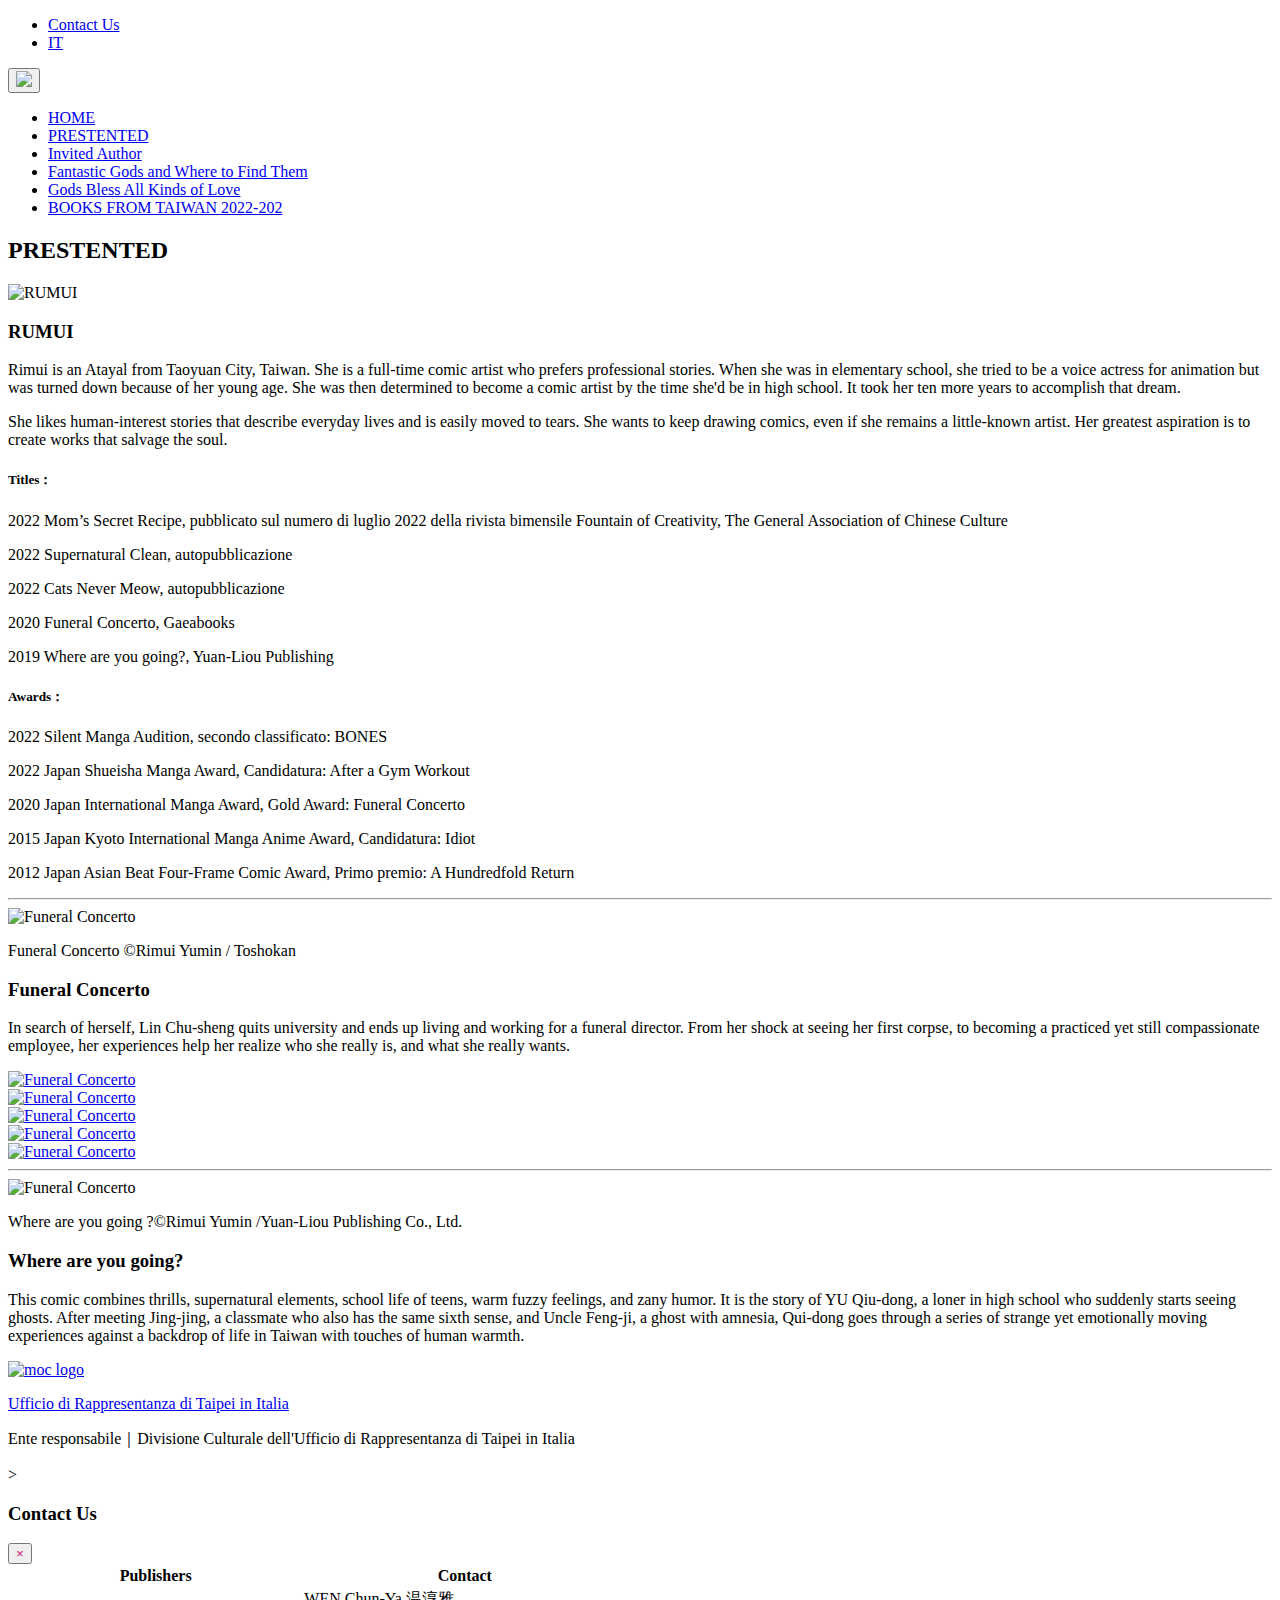
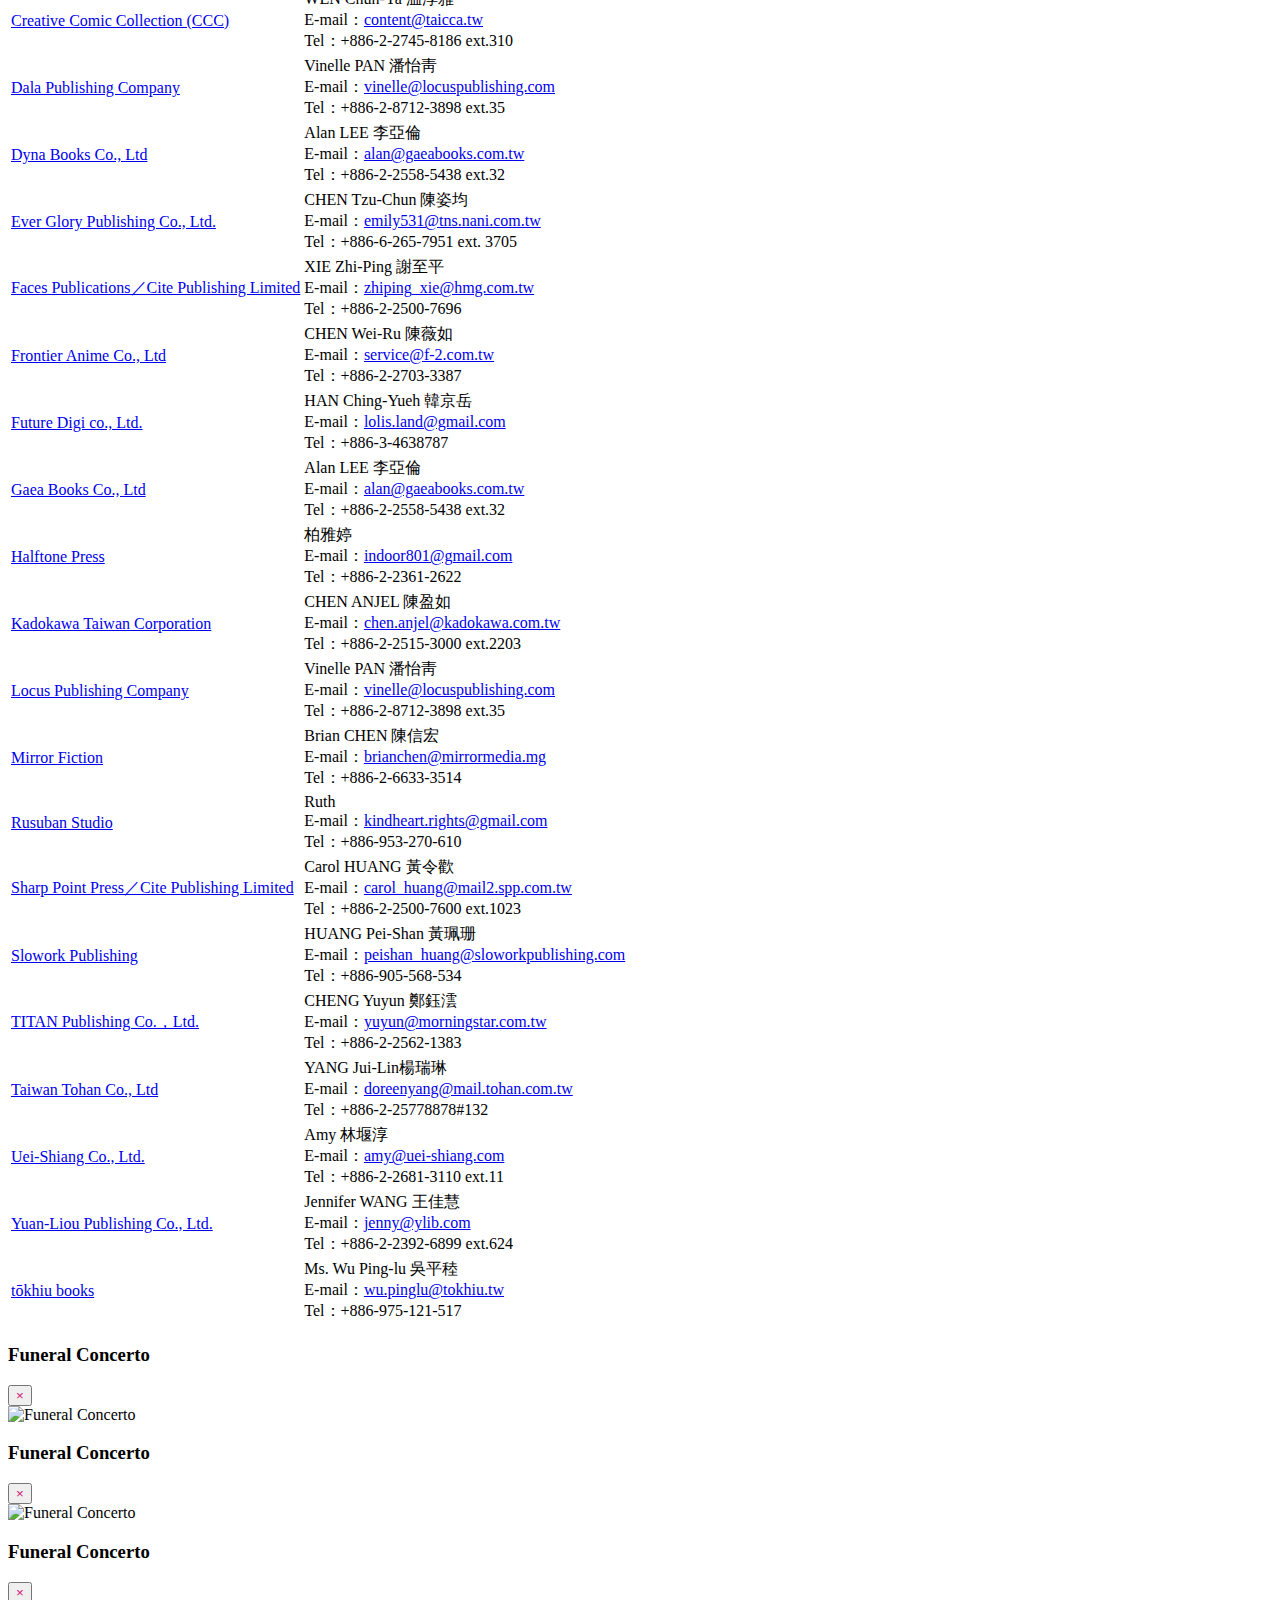
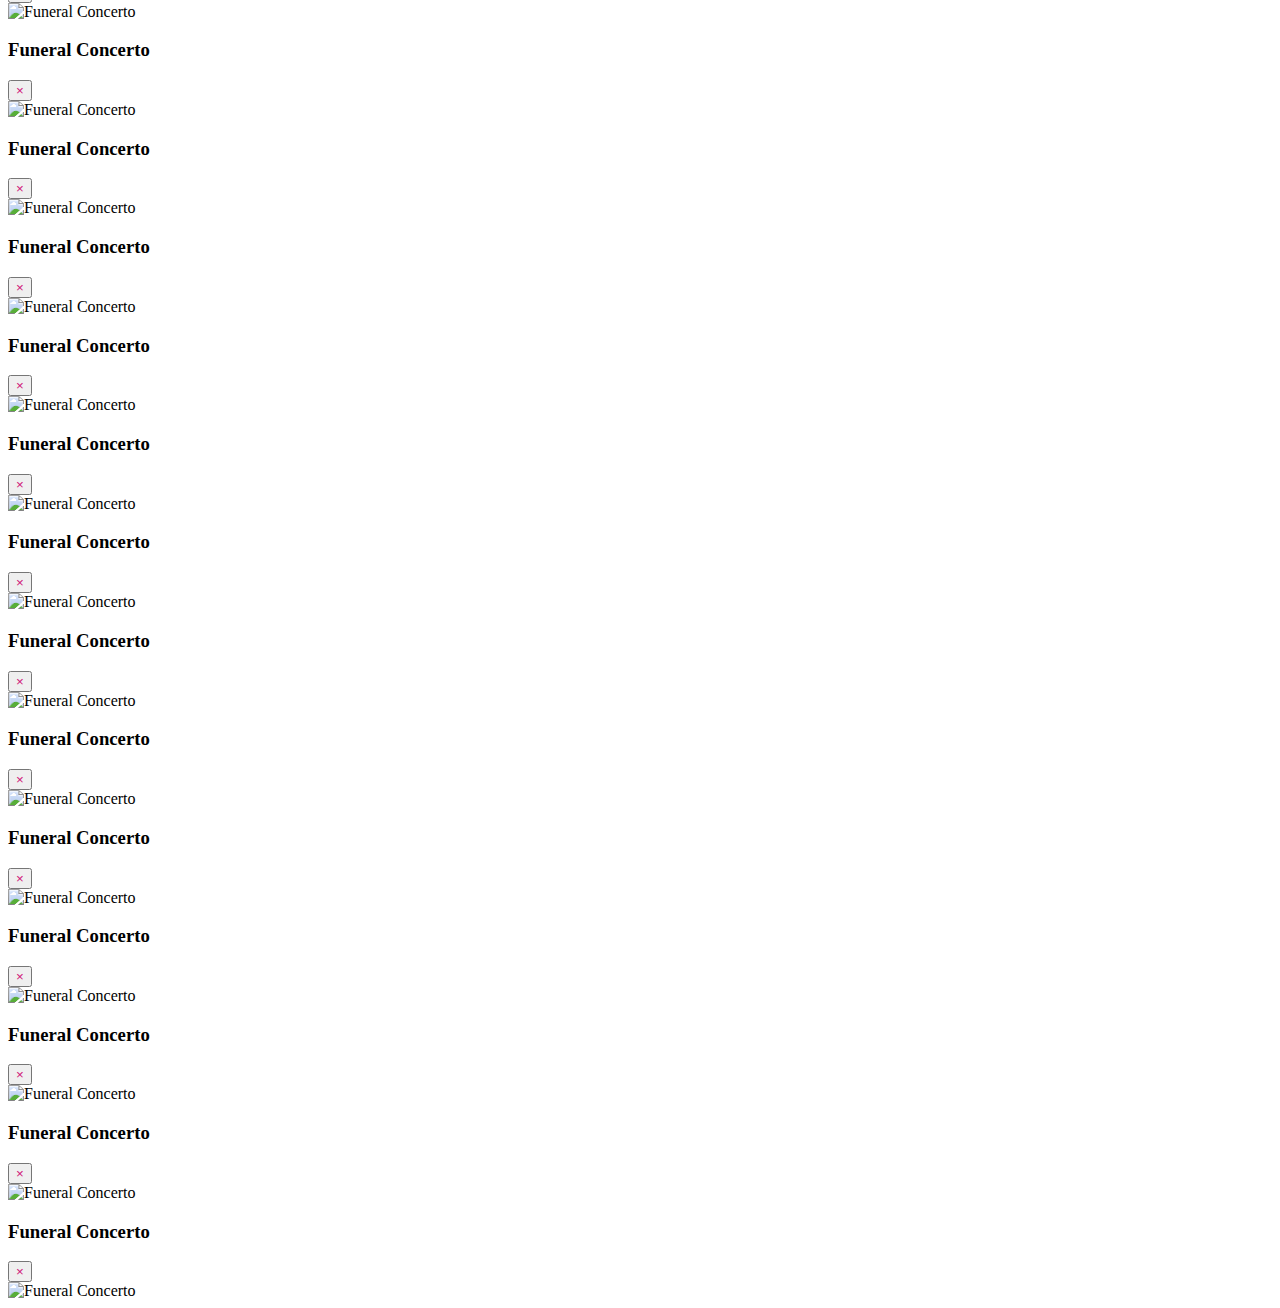
==== 03_en.html @ 2bc20107 "test" ====
<!DOCTYPE html>
<html lang="en">

<head>
  <meta charset="utf-8" />
  <meta name="viewport" content="width=device-width, initial-scale=1, shrink-to-fit=no" />
  <meta name="description" content="" />
  <title>Il pellegrinaggio degli dei nei fumetti di Taiwan</title>

  <link rel="stylesheet" href="./assets/css/bootstrap-reboot.css" />
  <link rel="stylesheet" href="./assets/css/font-awesome.css" />
  <link rel="stylesheet" href="./assets/css/owl.theme.default.css" />
  <link rel="stylesheet" href="./assets/css/owl.carousel.css" />
  <link rel="stylesheet" href="./assets/css/bootstrap.min.css" />
  <link rel="stylesheet" href="./assets/css/style.css">

</head>

<body class="autori_03">
  <!-- nav -->
  <nav class="navbar navbar-dark fixed-top">
    <div></div>
    <!-- <a class="navbar-brand" href="#">logo</a> -->
    <div class="sub_nav">
      <ul class="navbar-nav">
        <li class="nav-item">
          <a class="nav-link" href="####" data-toggle="modal" data-target="#ContactUs">Contact Us</a>
        </li>
        <li class="nav-item">
          <a class="nav-link" href="03_it.html">IT</a>
        </li>
      </ul>
    </div>

    <button class="navbar-toggler" type="button" data-toggle="collapse" data-target="#navbarsLIST"
      aria-controls="navbarsLIST" aria-expanded="false" aria-label="Toggle navigation">
      <!-- <span class="navbar-toggler-icon"></span> -->
      <img src="./assets/img/burger.svg" class="toggler-icon">
    </button>

    <div class="collapse navbar-collapse" id="navbarsLIST">
      <ul class="navbar-nav mr-auto">
        <li class="nav-item">
          <a class="nav-link" href="en.html">HOME</a>
        </li>
        <li class="nav-item">
          <a class="nav-link" href="en.html#A001">PRESTENTED</a>
        </li>
        <li class="nav-item">
          <a class="nav-link" href="en.html##A001B">Invited Author</a>
        </li>
        <li class="nav-item">
          <a class="nav-link" href="en.html#A002">Fantastic Gods and Where to Find Them</a>
        </li>
        <li class="nav-item">
          <a class="nav-link" href="en.html#A003">Gods Bless All Kinds of Love</a>
        </li>
        <li class="nav-item">
          <a class="nav-link" href="en.html#A004">BOOKS FROM TAIWAN 2022-202</a>
        </li>

      </ul>

    </div>
  </nav>

  <!-- body -->
  <main role="main">
    <div class="container-fluid">

      <div class="autori_sec01">
        <h2 class="title">PRESTENTED</h2>

        <div class="row justify-content-center main_bg col-xl-10 offset-xl-1 col-lg-12 col-md12">

          <div class="col-xl-4 col-lg-4 col-md-4 col-12">
            <img src="./assets/img/03_wei.jpg" alt="RUMUI" style="width: 100%">
            <div class="row justify-content-start">
              <a href="https://www.facebook.com/rimui.rimui" title="rimui.rimui" target="_blank"><i
                  class="fa fa-facebook-square" aria-hidden="true"></i></a>
              <a href="https://www.instagram.com/rimuiyumin/" title="rimui.rimui" target="_blank"><i
                  class="fa fa-instagram" aria-hidden="true"></i></a>

            </div>
          </div>

          <div class="col-xl-8 col-lg-8 col-md-8 col-12">
            <h3>RUMUI</h3>
            <p>Rimui is an Atayal from Taoyuan City, Taiwan. She is a full-time comic artist who prefers professional stories. When she was in elementary school, she tried to be a voice actress for animation but was turned down because of her young age. She was then determined to become a comic artist by the time she'd be in high school. It took her ten more years to accomplish that dream.</p>
            <p>She likes human-interest stories that describe everyday lives and is easily moved to tears. She wants to keep drawing comics, even if she remains a little-known artist. Her greatest aspiration is to create works that salvage the soul.</p>

            <h5>Titles：</h5>
            <p>2022 Mom’s Secret Recipe, pubblicato sul numero di luglio 2022 della rivista bimensile Fountain of
              Creativity, The General Association of Chinese Culture</p>
            <p>2022 Supernatural Clean, autopubblicazione</p>
            <p>2022 Cats Never Meow, autopubblicazione</p>
            <p>2020 Funeral Concerto, Gaeabooks</p>
            <p>2019 Where are you going?, Yuan-Liou Publishing</p>

            <h5>Awards：</h5>
            <p>2022 Silent Manga Audition, secondo classificato: BONES</p>
            <p>2022 Japan Shueisha Manga Award, Candidatura: After a Gym Workout</p>
            <p>2020 Japan International Manga Award, Gold Award: Funeral Concerto</p>
            <p>2015 Japan Kyoto International Manga Anime Award, Candidatura: Idiot</p>
            <p>2012 Japan Asian Beat Four-Frame Comic Award, Primo premio: A Hundredfold Return</p>

          </div>

        </div>
        <hr>
        <div class="row justify-content-center main_bg col-xl-10 offset-xl-1 col-lg-12 col-md12">
          <div class="col-xl-2 col-lg-2 col-md-2 col-12">
            <img src="./assets/img/01it.jpg" alt="Funeral Concerto" style="width: 100%">
            <p class="copyright">Funeral Concerto ©Rimui Yumin / Toshokan</p>
          </div>

          <div class="col-xl-10 col-lg-10 col-md-10 col-12">
            <h3>Funeral Concerto</h3>
            <p>In search of herself, Lin Chu-sheng quits university and ends up living and working for a funeral director. From her shock at seeing her first corpse, to becoming a practiced yet still compassionate employee, her experiences help her realize who she really is, and what she really wants.</p>
            
          </div>

          <div class="col-xl-12 col-12">

            <div class="owl-carousel owl-theme">
    
              <div class="item">
                <a href="####" title="Funeral Concerto" data-toggle="modal" data-target="#autoriMD04">
                  <div class="thumbnail">
                    <img src="./assets/img/01_06_021.png" class="book_img" alt="Funeral Concerto">
                  </div>
                </a>
              </div>
    
              <div class="item">
                <a href="####" title="Funeral Concerto" data-toggle="modal" data-target="#autoriMD05">
                  <div class="thumbnail">
                    <img src="./assets/img/01_06_022.png" class="book_img" alt="Funeral Concerto">
                  </div>
                </a>
              </div>
 
              <div class="item">
                <a href="####" title="Funeral Concerto" data-toggle="modal" data-target="#autoriMD09">
                  <div class="thumbnail">
                    <img src="./assets/img/01_06_026.png" class="book_img" alt="Funeral Concerto">
                  </div>
                </a>
              </div>
    
              <div class="item">
                <a href="####" title="Funeral Concerto" data-toggle="modal" data-target="#autoriMD10">
                  <div class="thumbnail">
                    <img src="./assets/img/01_06_027.png" class="book_img" alt="Funeral Concerto">
                  </div>
                </a>
              </div>

              <div class="item">
                <a href="####" title="Funeral Concerto" data-toggle="modal" data-target="#autoriMD13">
                  <div class="thumbnail">
                    <img src="./assets/img/01_06_030.png" class="book_img" alt="Funeral Concerto">
                  </div>
                </a>
              </div>
    
            </div>
          </div>

        </div>

        <hr>
        <div class="row justify-content-center main_bg col-xl-10 offset-xl-1 col-lg-12 col-md12">
          <div class="col-xl-2 col-lg-2 col-md-2 col-12">
            <img src="./assets/img/02.jpg" alt="Funeral Concerto" style="width: 100%">
            <p class="copyright">Where are you going ?©Rimui Yumin /Yuan-Liou Publishing Co., Ltd.</p>
          </div>

          <div class="col-xl-10 col-lg-10 col-md-10 col-12">
            <h3>Where are you going?</h3>
            <p>This comic combines thrills, supernatural elements, school life of teens, warm fuzzy feelings, and zany humor. It is the story of YU Qiu-dong, a loner in high school who suddenly starts seeing ghosts. After meeting Jing-jing, a classmate who also has the same sixth sense, and Uncle Feng-ji, a ghost with amnesia, Qui-dong goes through a series of strange yet emotionally moving experiences against a backdrop of life in Taiwan with touches of human warmth.</p>
          </div>
        </div>

      </div>




    </div>
  </main>

  <!-- footer -->
  <footer>
    <div class="footer-flex justify-content-center"><a href="https://www.moc.gov.tw/en/" target="_blank"><img
          src="./assets/img/moclogo.png" class="logos" alt="moc logo"></a>
          <a href="https://www.roc-taiwan.org/it_it/index.html" target="_blank"><p class="UDRDTIT">Ufficio di Rappresentanza di Taipei in Italia</p></a>
    </div>
    <p>Ente responsabile｜Divisione Culturale dell'Ufficio di Rappresentanza di Taipei in Italia</p>
  </footer>

  <!-- modal -->

  <!-- Contact Us -->
  <div class="modal fade" id="ContactUs" tabindex="-1" aria-labelledby="ContactUsLabel" aria-hidden="true">>
    <div class="modal-dialog modal-lg modal-dialog-centered">
      <div class="modal-content">
        <div class="modal-header">
          <h3 class="modal-title" id="staticBackdropLabel">Contact Us</h3>
          <button type="button" class="close" data-dismiss="modal" aria-label="Close">
            <span aria-hidden="true" style="color:#d01577">&times;</span>
          </button>
        </div>
        <div class="modal-body">
          <div class="d-block">
            <table class="table table-hover table-rwd">
              <thead class="table_title disinmobile">
                <tr class="tr-only-hide">
                  <th scope="col" class="scope">Publishers</th>
                  <th scope="col" class="scope">Contact</th>
                </tr>
              </thead>
              <tbody>
                <tr>
                  <td data-th="Publishers"><a href="https://www.creative-comic.tw/" target="cu">Creative Comic
                      Collection (CCC)</a>
                  </td>
                  <td data-th="Contact">
                    WEN Chun-Ya 温淳雅<br>
                    E-mail：<a href="mailto:content@taicca.tw">content@taicca.tw</a><br>
                    Tel：+886-2-2745-8186 ext.310
                  </td>
                </tr>

                <tr>
                  <td data-th="Publishers"><a href="https://www.dalapub.com" target="cu">Dala Publishing Company</a>
                  </td>
                  <td data-th="Contact">
                    Vinelle PAN 潘怡靑<br>
                    E-mail：<a href="mailto:vinelle@locuspublishing.com">vinelle@locuspublishing.com</a><br>
                    Tel：+886-2-8712-3898 ext.35
                  </td>
                </tr>

                <tr>
                  <td data-th="Publishers"><a href="https://www.gaeabooks.pixnet.net/blog" target="cu">Dyna Books Co.,
                      Ltd</a>
                  </td>
                  <td data-th="Contact">
                    Alan LEE 李亞倫<br>
                    E-mail：<a href="mailto:alan@gaeabooks.com.tw">alan@gaeabooks.com.tw</a><br>
                    Tel：+886-2-2558-5438 ext.32
                  </td>
                </tr>

                <tr>
                  <td data-th="Publishers"><a href="https://www.egmanga.com.tw" target="cu">Ever Glory Publishing Co.,
                      Ltd.</a>
                  </td>
                  <td data-th="Contact">
                    CHEN Tzu-Chun 陳姿均<br>
                    E-mail：<a href="mailto:emily531@tns.nani.com.tw">emily531@tns.nani.com.tw</a><br>
                    Tel：+886-6-265-7951 ext. 3705
                  </td>
                </tr>

                <tr>
                  <td data-th="Publishers"><a href="https://www.facebook.com/facesread" target="cu">Faces
                      Publications／Cite Publishing Limited</a>
                  </td>
                  <td data-th="Contact">
                    XIE Zhi-Ping 謝至平<br>
                    E-mail：<a href="mailto:zhiping_xie@hmg.com.tw">zhiping_xie@hmg.com.tw</a><br>
                    Tel：+886-2-2500-7696
                  </td>
                </tr>

                <tr>
                  <td data-th="Publishers"><a href="https://www.f-2.com.tw" target="cu">Frontier Anime Co., Ltd</a>
                  </td>
                  <td data-th="Contact">
                    CHEN Wei-Ru 陳薇如<br>
                    E-mail：<a href="mailto:service@f-2.com.tw">service@f-2.com.tw</a><br>
                    Tel：+886-2-2703-3387
                  </td>
                </tr>

                <tr>
                  <td data-th="Publishers"><a href="https://future-digi.com" target="cu">Future Digi co., Ltd.</a>
                  </td>
                  <td data-th="Contact">
                    HAN Ching-Yueh 韓京岳<br>
                    E-mail：<a href="mailto:lolis.land@gmail.com">lolis.land@gmail.com</a><br>
                    Tel：+886-3-4638787
                  </td>
                </tr>

                <tr>
                  <td data-th="Publishers"><a href="https://www.gaeabooks.pixnet.net/blog" target="cu">Gaea Books Co.,
                      Ltd</a>
                  </td>
                  <td data-th="Contact">
                    Alan LEE 李亞倫<br>
                    E-mail：<a href="mailto:alan@gaeabooks.com.tw">alan@gaeabooks.com.tw</a><br>
                    Tel：+886-2-2558-5438 ext.32
                  </td>
                </tr>

                <tr>
                  <td data-th="Publishers"><a href="https://www.facebook.com/HalftonePressEditorial"
                      target="cu">Halftone Press </a>
                  </td>
                  <td data-th="Contact">
                    柏雅婷<br>
                    E-mail：<a href="mailto:indoor801@gmail.com">indoor801@gmail.com</a><br>
                    Tel：+886-2-2361-2622
                  </td>
                </tr>

                <tr>
                  <td data-th="Publishers"><a href="https://www.kadokawa.com.tw" target="cu">Kadokawa Taiwan
                      Corporation</a>
                  </td>
                  <td data-th="Contact">
                    CHEN ANJEL 陳盈如 <br>
                    E-mail：<a href="mailto:chen.anjel@kadokawa.com.tw">chen.anjel@kadokawa.com.tw</a><br>
                    Tel：+886-2-2515-3000 ext.2203
                  </td>
                </tr>

                <tr>
                  <td data-th="Publishers"><a href="https://www.locuspublishing.com" target="cu">Locus Publishing
                      Company</a>
                  </td>
                  <td data-th="Contact">
                    Vinelle PAN 潘怡靑<br>
                    E-mail：<a href="mailto:vinelle@locuspublishing.com">vinelle@locuspublishing.com</a><br>
                    Tel：+886-2-8712-3898 ext.35
                  </td>
                </tr>

                <tr>
                  <td data-th="Publishers"><a href="https://www.mirrorfiction.com" target="cu">Mirror Fiction</a>
                  </td>
                  <td data-th="Contact">
                    Brian CHEN 陳信宏<br>
                    E-mail：<a href="mailto:brianchen@mirrormedia.mg">brianchen@mirrormedia.mg</a><br>
                    Tel：+886-2-6633-3514
                  </td>
                </tr>

                <tr>
                  <td data-th="Publishers"><a href="https://rusuban.weebly.com" target="cu">Rusuban Studio</a>
                  </td>
                  <td data-th="Contact">
                    Ruth<br>
                    E-mail：<a href="mailto:kindheart.rights@gmail.com">kindheart.rights@gmail.com</a><br>
                    Tel：+886-953-270-610
                  </td>
                </tr>

                <tr>
                  <td data-th="Publishers"><a href="https://www.spp.com.tw" target="cu">Sharp Point Press／Cite
                      Publishing Limited</a>
                  </td>
                  <td data-th="Contact">
                    Carol HUANG 黃令歡<br>
                    E-mail：<a href="mailto:carol_huang@mail2.spp.com.tw">carol_huang@mail2.spp.com.tw</a><br>
                    Tel：+886-2-2500-7600 ext.1023
                  </td>
                </tr>

                <tr>
                  <td data-th="Publishers"><a href="https://www.sloworkpublishing.com" target="cu">Slowork
                      Publishing</a>
                  </td>
                  <td data-th="Contact">
                    HUANG Pei-Shan 黃珮珊<br>
                    E-mail：<a
                      href="mailto:peishan_huang@sloworkpublishing.com">peishan_huang@sloworkpublishing.com</a><br>
                    Tel：+886-905-568-534
                  </td>
                </tr>

                <tr>
                  <td data-th="Publishers"><a href="https://www.titan3.com.tw" target="cu">TITAN Publishing Co.，Ltd.</a>
                  </td>
                  <td data-th="Contact">
                    CHENG Yuyun 鄭鈺澐<br>
                    E-mail：<a href="mailto:yuyun@morningstar.com.tw">yuyun@morningstar.com.tw</a><br>
                    Tel：+886-2-2562-1383
                  </td>
                </tr>

                <tr>
                  <td data-th="Publishers"><a href="https://www.tohan.com.tw" target="cu">Taiwan Tohan Co., Ltd</a>
                  </td>
                  <td data-th="Contact">
                    YANG Jui-Lin楊瑞琳<br>
                    E-mail：<a href="mailto:doreenyang@mail.tohan.com.tw">doreenyang@mail.tohan.com.tw</a><br>
                    Tel：+886-2-25778878#132
                  </td>
                </tr>

                <tr>
                  <td data-th="Publishers"><a href="https://www.uei-shiang.com" target="cu">Uei-Shiang Co., Ltd.</a>
                  </td>
                  <td data-th="Contact">
                    Amy 林堰淳<br>
                    E-mail：<a href="mailto:amy@uei-shiang.com">amy@uei-shiang.com</a><br>
                    Tel：+886-2-2681-3110 ext.11
                  </td>
                </tr>

                <tr>
                  <td data-th="Publishers"><a href="https://www.ylib.com" target="cu">Yuan-Liou Publishing Co., Ltd.</a>
                  </td>
                  <td data-th="Contact">
                    Jennifer WANG 王佳慧<br>
                    E-mail：<a href="mailto:jenny@ylib.com">jenny@ylib.com</a><br>
                    Tel：+886-2-2392-6899 ext.624
                  </td>
                </tr>

                <tr>
                  <td data-th="Publishers"><a href="https://tokhiu.tw/" target="cu">tōkhiu books</a>
                  </td>
                  <td data-th="Contact">
                    Ms. Wu Ping-lu 吳平稑<br>
                    E-mail：<a href="mailto:wu.pinglu@tokhiu.tw">wu.pinglu@tokhiu.tw</a><br>
                    Tel：+886-975-121-517
                  </td>
                </tr>

              </tbody>
            </table>

          </div>
        </div>

      </div>
    </div>
  </div>



  <!-- comic big -->
  <!-- 01 -->
  <div class="modal fade" id="autoriMD01" tabindex="-1" aria-labelledby="autoriMD01Label" aria-hidden="true">
    <div class="modal-dialog modal-lg modal-dialog-centered">
      <div class="modal-content">
        <div class="modal-header">
          <h3 class="modal-title" id="staticBackdropLabel">Funeral Concerto</h3>
          <button type="button" class="close" data-dismiss="modal" aria-label="Close">
            <span aria-hidden="true" style="color:#d01577">&times;</span>
          </button>
        </div>
        <div class="modal-body">
          <img src="./assets/img/01_06_018.png" class="modal_cover" alt="Funeral Concerto">
        </div>

      </div>
    </div>
  </div>

  <!-- 02 -->
  <div class="modal fade" id="autoriMD02" tabindex="-1" aria-labelledby="autoriMD02Label" aria-hidden="true">
    <div class="modal-dialog modal-lg modal-dialog-centered">
      <div class="modal-content">
        <div class="modal-header">
          <h3 class="modal-title" id="staticBackdropLabel">Funeral Concerto</h3>
          <button type="button" class="close" data-dismiss="modal" aria-label="Close">
            <span aria-hidden="true" style="color:#d01577">&times;</span>
          </button>
        </div>
        <div class="modal-body">
          <img src="./assets/img/01_06_019.png" class="modal_cover" alt="Funeral Concerto">
        </div>

      </div>
    </div>
  </div>

  <!-- 3 -->
  <div class="modal fade" id="autoriMD03" tabindex="-1" aria-labelledby="autoriMD03Label" aria-hidden="true">
    <div class="modal-dialog modal-lg modal-dialog-centered">
      <div class="modal-content">
        <div class="modal-header">
          <h3 class="modal-title" id="staticBackdropLabel">Funeral Concerto</h3>
          <button type="button" class="close" data-dismiss="modal" aria-label="Close">
            <span aria-hidden="true" style="color:#d01577">&times;</span>
          </button>
        </div>
        <div class="modal-body">
          <img src="./assets/img/01_06_020.png" class="modal_cover" alt="Funeral Concerto">
        </div>

      </div>
    </div>
  </div>

  <!-- 4 -->
  <div class="modal fade" id="autoriMD04" tabindex="-1" aria-labelledby="autoriMD04Label" aria-hidden="true">
    <div class="modal-dialog modal-lg modal-dialog-centered">
      <div class="modal-content">
        <div class="modal-header">
          <h3 class="modal-title" id="staticBackdropLabel">Funeral Concerto</h3>
          <button type="button" class="close" data-dismiss="modal" aria-label="Close">
            <span aria-hidden="true" style="color:#d01577">&times;</span>
          </button>
        </div>
        <div class="modal-body">
          <img src="./assets/img/01_06_021.png" class="modal_cover" alt="Funeral Concerto">
        </div>

      </div>
    </div>
  </div>

  <!-- 5 -->
  <div class="modal fade" id="autoriMD05" tabindex="-1" aria-labelledby="autoriMD05Label" aria-hidden="true">
    <div class="modal-dialog modal-lg modal-dialog-centered">
      <div class="modal-content">
        <div class="modal-header">
          <h3 class="modal-title" id="staticBackdropLabel">Funeral Concerto</h3>
          <button type="button" class="close" data-dismiss="modal" aria-label="Close">
            <span aria-hidden="true" style="color:#d01577">&times;</span>
          </button>
        </div>
        <div class="modal-body">
          <img src="./assets/img/01_06_022.png" class="modal_cover" alt="Funeral Concerto">
        </div>

      </div>
    </div>
  </div>

  <!-- 6 -->
  <div class="modal fade" id="autoriMD06" tabindex="-1" aria-labelledby="autoriMD06Label" aria-hidden="true">
    <div class="modal-dialog modal-lg modal-dialog-centered">
      <div class="modal-content">
        <div class="modal-header">
          <h3 class="modal-title" id="staticBackdropLabel">Funeral Concerto</h3>
          <button type="button" class="close" data-dismiss="modal" aria-label="Close">
            <span aria-hidden="true" style="color:#d01577">&times;</span>
          </button>
        </div>
        <div class="modal-body">
          <img src="./assets/img/01_06_023.png" class="modal_cover" alt="Funeral Concerto">
        </div>

      </div>
    </div>
  </div>

  <!-- 7 -->
  <div class="modal fade" id="autoriMD07" tabindex="-1" aria-labelledby="autoriMD07Label" aria-hidden="true">
    <div class="modal-dialog modal-lg modal-dialog-centered">
      <div class="modal-content">
        <div class="modal-header">
          <h3 class="modal-title" id="staticBackdropLabel">Funeral Concerto</h3>
          <button type="button" class="close" data-dismiss="modal" aria-label="Close">
            <span aria-hidden="true" style="color:#d01577">&times;</span>
          </button>
        </div>
        <div class="modal-body">
          <img src="./assets/img/01_06_024.png" class="modal_cover" alt="Funeral Concerto">
        </div>

      </div>
    </div>
  </div>

  <!-- 8 -->
  <div class="modal fade" id="autoriMD08" tabindex="-1" aria-labelledby="autoriMD08Label" aria-hidden="true">
    <div class="modal-dialog modal-lg modal-dialog-centered">
      <div class="modal-content">
        <div class="modal-header">
          <h3 class="modal-title" id="staticBackdropLabel">Funeral Concerto</h3>
          <button type="button" class="close" data-dismiss="modal" aria-label="Close">
            <span aria-hidden="true" style="color:#d01577">&times;</span>
          </button>
        </div>
        <div class="modal-body">
          <img src="./assets/img/01_06_025.png" class="modal_cover" alt="Funeral Concerto">
        </div>

      </div>
    </div>
  </div>

  <!-- 9 -->
  <div class="modal fade" id="autoriMD09" tabindex="-1" aria-labelledby="autoriMD09Label" aria-hidden="true">
    <div class="modal-dialog modal-lg modal-dialog-centered">
      <div class="modal-content">
        <div class="modal-header">
          <h3 class="modal-title" id="staticBackdropLabel">Funeral Concerto</h3>
          <button type="button" class="close" data-dismiss="modal" aria-label="Close">
            <span aria-hidden="true" style="color:#d01577">&times;</span>
          </button>
        </div>
        <div class="modal-body">
          <img src="./assets/img/01_06_026.png" class="modal_cover" alt="Funeral Concerto">
        </div>

      </div>
    </div>
  </div>

  <!-- 10 -->
  <div class="modal fade" id="autoriMD10" tabindex="-1" aria-labelledby="autoriMD10Label" aria-hidden="true">
    <div class="modal-dialog modal-lg modal-dialog-centered">
      <div class="modal-content">
        <div class="modal-header">
          <h3 class="modal-title" id="staticBackdropLabel">Funeral Concerto</h3>
          <button type="button" class="close" data-dismiss="modal" aria-label="Close">
            <span aria-hidden="true" style="color:#d01577">&times;</span>
          </button>
        </div>
        <div class="modal-body">
          <img src="./assets/img/01_06_027.png" class="modal_cover" alt="Funeral Concerto">
        </div>

      </div>
    </div>
  </div>

  <!-- 11 -->
  <div class="modal fade" id="autoriMD11" tabindex="-1" aria-labelledby="autoriMD11Label" aria-hidden="true">
    <div class="modal-dialog modal-lg modal-dialog-centered">
      <div class="modal-content">
        <div class="modal-header">
          <h3 class="modal-title" id="staticBackdropLabel">Funeral Concerto</h3>
          <button type="button" class="close" data-dismiss="modal" aria-label="Close">
            <span aria-hidden="true" style="color:#d01577">&times;</span>
          </button>
        </div>
        <div class="modal-body">
          <img src="./assets/img/01_06_028.png" class="modal_cover" alt="Funeral Concerto">
        </div>

      </div>
    </div>
  </div>

  <!-- 12 -->
  <div class="modal fade" id="autoriMD12" tabindex="-1" aria-labelledby="autoriMD12Label" aria-hidden="true">
    <div class="modal-dialog modal-lg modal-dialog-centered">
      <div class="modal-content">
        <div class="modal-header">
          <h3 class="modal-title" id="staticBackdropLabel">Funeral Concerto</h3>
          <button type="button" class="close" data-dismiss="modal" aria-label="Close">
            <span aria-hidden="true" style="color:#d01577">&times;</span>
          </button>
        </div>
        <div class="modal-body">
          <img src="./assets/img/01_06_029.png" class="modal_cover" alt="Funeral Concerto">
        </div>

      </div>
    </div>
  </div>

  <!-- 13 -->
  <div class="modal fade" id="autoriMD13" tabindex="-1" aria-labelledby="autoriMD13Label" aria-hidden="true">
    <div class="modal-dialog modal-lg modal-dialog-centered">
      <div class="modal-content">
        <div class="modal-header">
          <h3 class="modal-title" id="staticBackdropLabel">Funeral Concerto</h3>
          <button type="button" class="close" data-dismiss="modal" aria-label="Close">
            <span aria-hidden="true" style="color:#d01577">&times;</span>
          </button>
        </div>
        <div class="modal-body">
          <img src="./assets/img/01_06_030.png" class="modal_cover" alt="Funeral Concerto">
        </div>

      </div>
    </div>
  </div>

  <!-- 14 -->
  <div class="modal fade" id="autoriMD14" tabindex="-1" aria-labelledby="autoriMD14Label" aria-hidden="true">
    <div class="modal-dialog modal-lg modal-dialog-centered">
      <div class="modal-content">
        <div class="modal-header">
          <h3 class="modal-title" id="staticBackdropLabel">Funeral Concerto</h3>
          <button type="button" class="close" data-dismiss="modal" aria-label="Close">
            <span aria-hidden="true" style="color:#d01577">&times;</span>
          </button>
        </div>
        <div class="modal-body">
          <img src="./assets/img/01_06_031.png" class="modal_cover" alt="Funeral Concerto">
        </div>

      </div>
    </div>
  </div>

  <!-- 15 -->
  <div class="modal fade" id="autoriMD15" tabindex="-1" aria-labelledby="autoriMD15Label" aria-hidden="true">
    <div class="modal-dialog modal-lg modal-dialog-centered">
      <div class="modal-content">
        <div class="modal-header">
          <h3 class="modal-title" id="staticBackdropLabel">Funeral Concerto</h3>
          <button type="button" class="close" data-dismiss="modal" aria-label="Close">
            <span aria-hidden="true" style="color:#d01577">&times;</span>
          </button>
        </div>
        <div class="modal-body">
          <img src="./assets/img/01_06_032.png" class="modal_cover" alt="Funeral Concerto">
        </div>

      </div>
    </div>
  </div>

  <!-- 16 -->
  <div class="modal fade" id="autoriMD16" tabindex="-1" aria-labelledby="autoriMD16Label" aria-hidden="true">
    <div class="modal-dialog modal-lg modal-dialog-centered">
      <div class="modal-content">
        <div class="modal-header">
          <h3 class="modal-title" id="staticBackdropLabel">Funeral Concerto</h3>
          <button type="button" class="close" data-dismiss="modal" aria-label="Close">
            <span aria-hidden="true" style="color:#d01577">&times;</span>
          </button>
        </div>
        <div class="modal-body">
          <img src="./assets/img/01_06_033.png" class="modal_cover" alt="Funeral Concerto">
        </div>

      </div>
    </div>
  </div>
  

 
  <!-- modal end -->
  </div>

  <script src="./assets/js/jquery-3.7.1.slim.min.js"></script>
  <script src="./assets/js/owl.carousel.min.js"></script>
  <script src="./assets/js/bootstrap.min.js"></script>
  <script src="./assets/js/bootstrap.bundle.min.js"></script>
  <script>
    $('.owl-carousel').owlCarousel({
      loop: false,
      margin: 15,
      nav: false,
      video: true,
      lazyLoad: true,
      center: false,
      Boolean: true,
      rewind: true,
      responsive: {
        0: {
          items: 1
        },
        600: {
          items: 4
        },
        1000: {
          items: 5
        }
      }
    })
  </script>

  <script>
    $(document).on('click', function () {
      $('.collapse').collapse('hide');
    })
  </script>

</body>

</html>
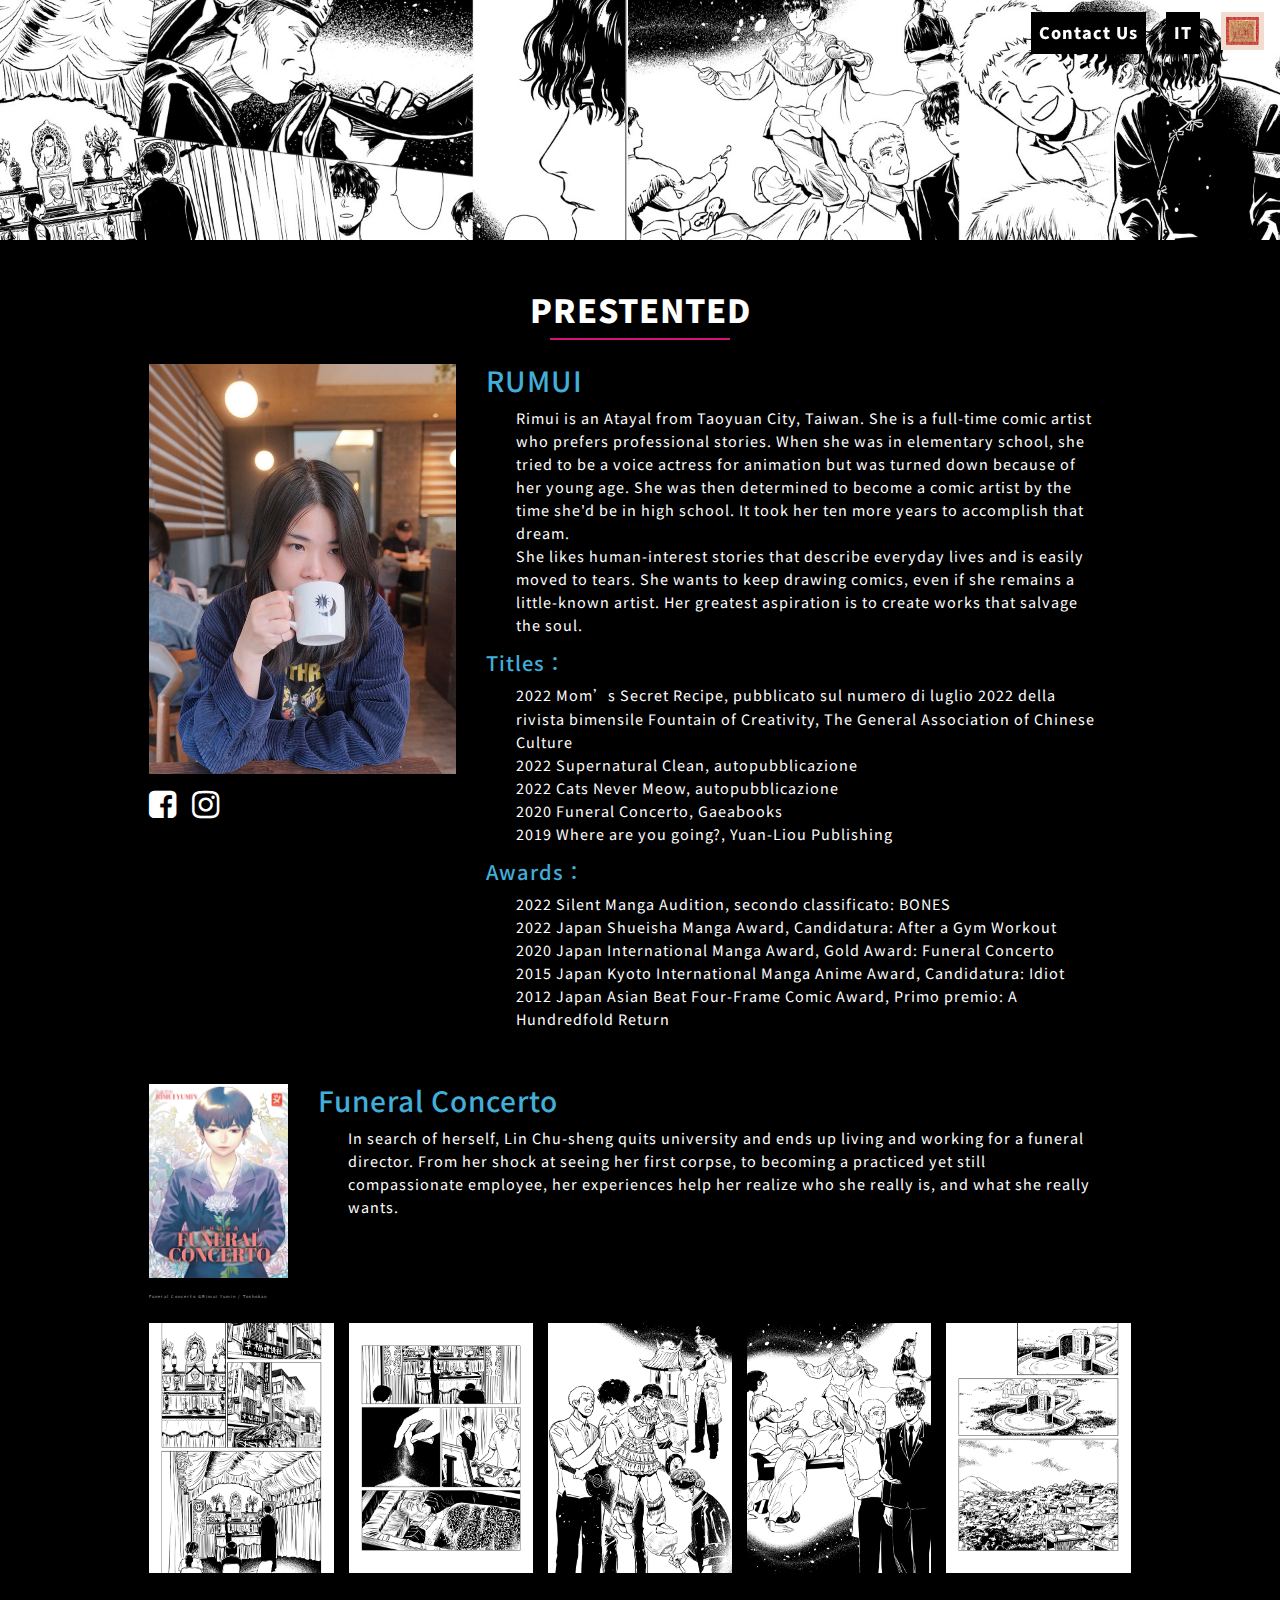
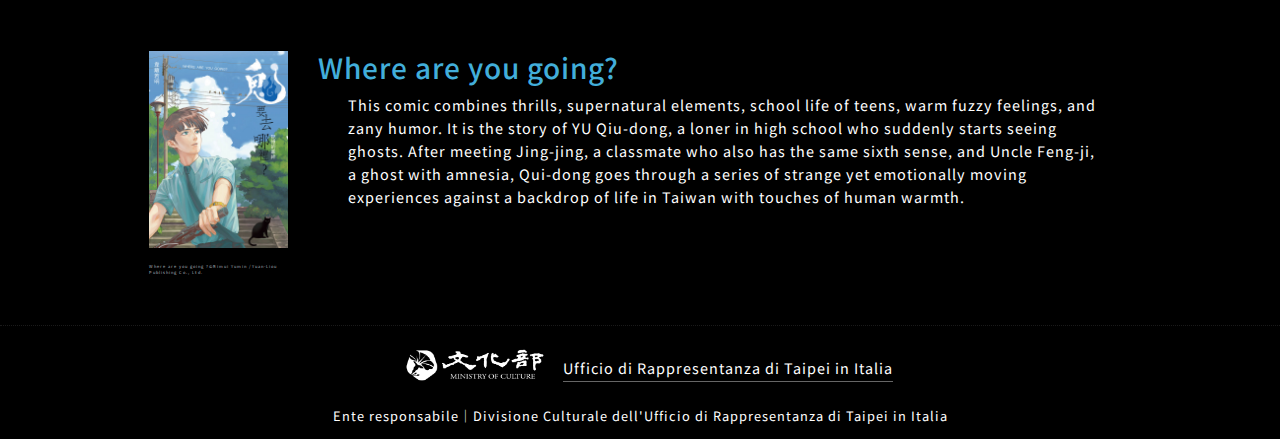
==== commit 9e0218e2: "1013v2" ====
--- a/03_en.html
+++ b/03_en.html
@@ -190,6 +190,11 @@
     </div>
   </main>
 
+  <!-- top -->
+  <button type="button" class="btn btn-top" id="btn-back-to-top">
+    <img src="./assets/img/top.png">
+  </button>
+
   <!-- footer -->
   <footer>
     <div class="footer-flex justify-content-center"><a href="https://www.moc.gov.tw/en/" target="_blank"><img
@@ -742,6 +747,7 @@
   <script src="./assets/js/owl.carousel.min.js"></script>
   <script src="./assets/js/bootstrap.min.js"></script>
   <script src="./assets/js/bootstrap.bundle.min.js"></script>
+  <script src="./assets/js/back-top.js"></script>
   <script>
     $('.owl-carousel').owlCarousel({
       loop: false,
--- a/assets/css/style.css
+++ b/assets/css/style.css
@@ -0,0 +1,661 @@
+/* 桃紅  #d01577
+yellow   #f3e528
+blue   #42aeda */
+
+@import url('https://fonts.googleapis.com/css2?family=Noto+Sans+TC:wght@100;200;300;400;500;600;700;800;900&display=swap');
+
+html {
+    scroll-behavior: smooth;
+}
+
+body {
+    font-family: 'Noto Sans TC', sans-serif;
+    font-weight: 400;
+    letter-spacing: 1px;
+    line-height: 1.6;
+    background-color: #000;
+}
+
+a:hover {
+    text-decoration: none;
+}
+
+.line-clamp1 {
+    display: -webkit-box;
+    -webkit-line-clamp: 1;
+    -webkit-box-orient: vertical;
+    overflow: hidden;
+    text-align: justify;
+    font-size: 1.6rem;
+}
+
+.line-clamp2 {
+    display: -webkit-box;
+    -webkit-line-clamp: 2;
+    -webkit-box-orient: vertical;
+    overflow: hidden;
+    text-align: justify;
+    font-size: 1.6rem;
+}
+
+:root {
+    --blue: #42aeda;
+    --bs-link-color: #d01577;
+    --bs-link-hover-color: #f3e528;
+    --bs-border-radius: 0.375rem;
+    --bs-border-radius-sm: 0.25rem;
+    --bs-border-radius-lg: 0.5rem;
+    --bs-border-radius-xl: 1rem;
+    --bs-border-radius-1xl: 1.5rem;
+    --bs-border-radius-2xl: 2rem;
+    --bs-border-radius-pill: 50rem;
+    --bs-gray: #6c757d;
+    --bs-gray-dark: #343a40;
+    --bs-gray-100: #f8f9fa;
+    --bs-gray-200: #e9ecef;
+    --bs-gray-300: #dee2e6;
+    --bs-gray-400: #ced4da;
+    --bs-gray-500: #adb5bd;
+    --bs-gray-600: #6c757d;
+    --bs-gray-700: #495057;
+    --bs-gray-800: #343a40;
+    --bs-gray-900: #212529;
+}
+
+.sub_nav {
+    position: absolute;
+    top: 12px;
+    right: 80px;
+}
+
+.sub_nav .navbar-nav {
+    flex-direction: row;
+}
+
+.sub_nav .nav-item {
+    background-color: #000;
+    padding: 0 8px;
+    font-weight: 900;
+}
+
+.sub_nav .nav-item .nav-link {
+    color: #fff !important;
+}
+
+.sub_nav .nav-item .nav-link:hover {
+    color: #d01577 !important;
+}
+
+.sub_nav .navbar-nav li:first-child {
+    margin-right: 20px;
+}
+
+.navbar-toggler {
+    border: none;
+    padding: 0.25rem 0;
+}
+
+.toggler-icon {
+    height: 38px;
+    width: auto;
+    border: 5px solid #f0ddd0;
+}
+
+.navbar-dark {
+    background-color: transparent;
+    color: #d01577;
+}
+
+.navbar-collapse {
+    background-color: rgba(0, 0, 0, 0.9);
+    padding: 12px 32px;
+    margin-top: 12px;
+    border: 8px solid #fff;
+}
+
+.navbar-dark .navbar-nav .nav-link {
+    color: #d01577;
+}
+
+.navbar-collapse li {
+    font-size: 1.8rem;
+    padding: 15px 0;
+    border-bottom: 1px solid #fff;
+}
+
+.navbar-collapse li:last-child {
+    border-bottom: none;
+}
+
+.top_banner {
+    margin-top: 0px;
+}
+
+.banner_img {
+    width: 100%;
+    height: auto;
+}
+
+/* body */
+section {
+    margin: 50px 0 80px 0;
+    position: relative;
+}
+
+.title {
+    position: relative;
+    font-weight: 900;
+    margin: 20px 0px 10px 0px;
+    display: block;
+    text-align: center;
+    font-family: 'Noto Sans TC', sans-serif;
+    color: #fff;
+}
+
+.title::after {
+    content: "";
+    width: 180px;
+    height: 2px;
+    display: block;
+    margin: 10px auto;
+    position: relative;
+    background: #d01577;
+    -moz-transition-property: width;
+    -moz-transition-duration: 1s;
+    -moz-transition-timing-function: ease-out;
+    -webkit-transition-property: width;
+    -webkit-transition-duration: 1s;
+    -webkit-transition-timing-function: ease-out;
+    -o-transition-property: width;
+    -o-transition-duration: 1s;
+    -o-transition-timing-function: ease-out;
+}
+
+.title:hover::after {
+    position: relative;
+    -moz-transition-property: width;
+    -moz-transition-duration: 2s;
+    -moz-transition-timing-function: ease-out;
+    -webkit-transition-property: width;
+    -webkit-transition-duration: 2s;
+    -webkit-transition-timing-function: ease-out;
+    -o-transition-property: width;
+    -o-transition-duration: 2ßs;
+    -o-transition-timing-function: ease-out;
+    width: 250px;
+}
+
+.main_bg {
+    /* background-color:var(--bs-gray-100); */
+    margin: 24px auto;
+}
+
+.main_bg p {
+    color: #fff;
+    margin: 0 30px;
+    font-size: 0.9rem;
+}
+
+.Autori {
+    height: 280px;
+    width: auto;
+    margin: 0 30px;
+}
+
+.owl-carousel {
+    margin: 24px auto;
+}
+
+.item {
+    background-color: transparent;
+    height: 330px;
+}
+
+.owl-carousel p {
+    color: #fff;
+    text-align: center;
+    font-size: 0.9rem;
+}
+
+.owl-dots button {
+    border-width: 0px;
+    padding: 1px 1px;
+    background-color: transparent;
+}
+
+.owl-dots button.owl-dot.active span,
+.owl-dots button.owl-dot:hover span {
+    border-radius: 3px;
+    height: 5px;
+    width: 15px;
+}
+
+.owl-dots button.owl-dot span {
+    border-radius: 3px !important;
+    height: 5px !important;
+    width: 12px !important;
+    position: relative;
+    background-color: #ccc !important;
+    border: none !important;
+}
+
+.owl-dots button.owl-dot.active span,
+.owl-dots button.owl-dot:hover span {
+    background-color: #d01577 !important;
+    border: none !important;
+}
+
+.owl-nav button .owl-next.active span,
+.owl-nav button .owl-prev.active span,
+.owl-nav button .owl-next:hover span,
+.owl-nav button .owl-prev:hover span {
+    color: #d01577 !important;
+    background-color: transparent !important;
+}
+
+.owl-carousel .owl-nav button.owl-prev,
+.owl-carousel .owl-nav button.owl-next {
+    font-size: 5rem;
+    border-radius: 50%;
+    height: 5rem;
+    width: 5rem;
+    padding: 0 0 13px 0 !important;
+}
+
+
+.basic .template_051 .owl-nav button.owl-next span,
+.basic .template_051 .owl-nav button.owl-prev span {
+    color: #fff !important;
+}
+
+.template_051 .owl-carousel .owl-nav button.owl-prev,
+.template_051 .owl-carousel .owl-nav button.owl-next {
+    background-color: rgba(255, 255, 255, 0.5);
+}
+
+.basic .template_051 .owl-theme .owl-nav [class*='owl-']:hover {
+    background-color: rgba(255, 255, 255, 0.8);
+}
+
+.book_img {
+    position: relative;
+    margin: 0 auto;
+    transform: scale(1);
+    transition: all 1s ease-out;
+}
+
+.book_img:hover {
+    transform: scale(1.1);
+    transition: all 1s ease-out;
+}
+
+.thumbnail img {
+    object-fit: contain;
+    vertical-align: middle;
+    width: 100%;
+    height: 100%;
+}
+
+.owl-carousel .thumbnail {
+    display: flex;
+    justify-items: center;
+    padding: 0px;
+    margin-bottom: 10px;
+    line-height: 1.42857143;
+    background-color: transparent;
+    border: none;
+    border-radius: 0px;
+    height: 250px;
+    overflow: hidden;
+    background-color: transparent;
+    object-position: center;
+}
+
+@media screen and (max-width: 768px) {
+    .item {
+        height: 290px;
+    }
+
+    .owl-carousel .thumbnail {
+        height: 230px;
+    }
+}
+
+@media screen and (max-width: 600px) {
+
+    .item {
+        height: 390px;
+    }
+
+    .owl-carousel .thumbnail {
+        height: 320px;
+    }
+}
+
+.book_title {
+    background-color: #e5e5e5;
+    width: 100%;
+    height: 100px;
+    margin: auto;
+    display: flex;
+    justify-content: center;
+    align-items: center;
+}
+
+@media screen and (max-width: 630px) {
+    .Autori {
+        margin: 0;
+    }
+}
+
+
+@media screen and (max-width: 510px) {
+    .Autori {
+        height: auto;
+        width: 100%;
+        margin: 12px 0;
+    }
+
+    .main_bg p {
+        margin: 0;
+    }
+}
+
+/* footer */
+footer {
+    text-align: center;
+    margin-top: 50px;
+    background-color: #000;
+    border-top: 1px dotted rgba(255, 255, 255, 0.1);
+}
+
+.footer-flex {
+    display: flex;
+    margin-top: 10px;
+}
+
+@media screen and (max-width: 768px) {
+    /* .footer-flex {
+        display: inline-block;
+    } */
+
+    .footer-flex {
+        flex-direction: column;
+    }
+}
+
+.logos {
+    height: 38px;
+    width: auto;
+    margin: 10px 15px;
+}
+
+footer .UDRDTIT {
+    font-size: 0.9rem;
+    padding-top: 20px;
+    border-bottom: 1px solid #666;
+    padding-bottom: 2px;
+    display: inline-block;
+}
+
+@media screen and (max-width: 414px) {
+    .logos {
+        max-width: 280px;
+    }
+}
+
+@media screen and (max-width: 314px) {
+    .logos {
+        max-width: 200px;
+        height: auto;
+    }
+}
+
+footer p {
+    font-size: 0.8rem;
+    color: #fff;
+    padding: 12px 0;
+    margin-bottom: 0;
+}
+
+/* table */
+
+.table_title {
+    padding: 3px;
+    background-color: rgba(0, 0, 0, 1);
+    color: #ffffff;
+    font-size: 1rem;
+    line-height: 2rem;
+    height: 50px;
+    text-align: center;
+}
+
+.table thead th {
+    vertical-align: middle;
+    padding: 0.25rem;
+}
+
+.scope {
+    width: 50%;
+}
+
+.table-bordered {
+    border: 1px solid #d01577;
+}
+
+.table td,
+.table th {
+    border-top: 1px solid #000;
+}
+
+.table td a {
+    color: #000;
+    border-bottom: 1px solid #a0a0a0;
+    padding-bottom: 2px;
+}
+
+@media only screen and (max-width: 767px) {
+    .table-rwd {
+        min-width: 100%;
+    }
+
+    tr.tr-only-hide,
+    .table_title {
+        display: none !important;
+        height: 0px;
+    }
+
+    .table-rwd tr {
+        display: block;
+        border: 1px solid #d01577;
+        margin-top: 5px;
+    }
+
+    .table-rwd td {
+        text-align: left;
+        font-size: 1rem;
+        overflow: hidden;
+        width: 100%;
+        display: block;
+    }
+
+    .table-rwd td:before {
+        content: attr(data-th) " : ";
+        display: inline-block;
+        text-transform: uppercase;
+        font-weight: 700;
+        margin-right: 10px;
+        color: #42aeda;
+    }
+
+    .table-rwd.table-bordered td,
+    .table-rwd.table-bordered th,
+    .table-rwd.table-bordered {
+        border: 0;
+    }
+
+    .table td,
+    .table th {
+        border-top: none;
+    }
+}
+
+/* modal */
+
+.modal-header {
+    border-bottom: none;
+}
+
+.modal_cover {
+    width: 100%;
+    height: auto;
+}
+
+.modal-title {
+    margin-left: 60px;
+    font-weight: 700;
+}
+
+.modal-title::before {
+    content: "";
+    background: url(../img/poe.png);
+    background-size: contain;
+    background-repeat: no-repeat;
+    position: absolute;
+    top: 15px;
+    left: 5px;
+    width: 80px;
+    height: 50px;
+}
+
+.modal .modal-body h6 {
+    display: inline-block;
+    font-weight: 700;
+    margin: 4px 0;
+    color: #42aeda;
+}
+
+.modal .Intro {
+    margin-top: 25px;
+}
+
+/* Autori in esposizione */
+
+.autori_a {
+    background: url(../img/banneraa.jpg);
+    background-repeat: no-repeat;
+    background-position: top center;
+    background-size: 100%;
+    background-color: #000;
+}
+
+.autori_03 {
+    background: url(../img/bannera03.jpg);
+    background-repeat: no-repeat;
+    background-position: top center;
+    background-size: 100%;
+    background-color: #000;
+}
+
+.autori_05 {
+    background: url(../img/bannera05.jpg);
+    background-repeat: no-repeat;
+    background-position: top center;
+    background-size: 100%;
+    background-color: #000;
+}
+
+.autori_sec01 {
+    margin-top: 290px;
+}
+
+@media only screen and (max-width: 992px) {
+    .autori_sec01 {
+        margin-top: 220px;
+    }
+}
+
+@media only screen and (max-width: 810px) {
+    .autori_sec01 {
+        margin-top: 180px;
+    }
+}
+
+@media only screen and (max-width: 768px) {
+    .autori_sec01 {
+        margin-top: 150px;
+    }
+}
+
+@media only screen and (max-width: 520px) {
+    .autori_sec01 {
+        margin-top: 100px;
+    }
+}
+
+.autori_sec01 h3,
+.autori_sec01 h5 {
+    color: #42aeda;
+}
+
+.autori_sec01 h5 {
+    margin-top: 15px;
+}
+
+.autori_sec01 .fa {
+    margin: 15px 0 15px 15px;
+    font-size: 2rem;
+    color: #fff;
+}
+
+.autori_sec01 .item {
+    background-color: transparent;
+    height: 250px;
+}
+
+hr {
+    background-color: black;
+    height: 5px;
+}
+
+p.copyright {
+    font-size: 0.25rem !important;
+    padding-top: 15px !important;
+    margin: 0 !important;
+    color: var(--bs-gray-500) !important;
+}
+
+/* top */
+#btn-back-to-top {
+    position: fixed;
+    bottom: 20px;
+    right: 20px;
+    display: none;
+    border: none;
+    outline: none;
+}
+
+.btn-top {
+    background-color: rgba(12, 31, 62, 0.5);
+    padding: 8px 0;
+    outline: none;
+    border-radius: 12px;
+}
+
+.btn-top img {
+    outline: none;
+}
+
+.btn:hover {
+    color: #fff
+}
+
+/* fix */
+
+button:focus {
+    outline: none;
+}
+
+.modal .close {
+    opacity: 1;
+}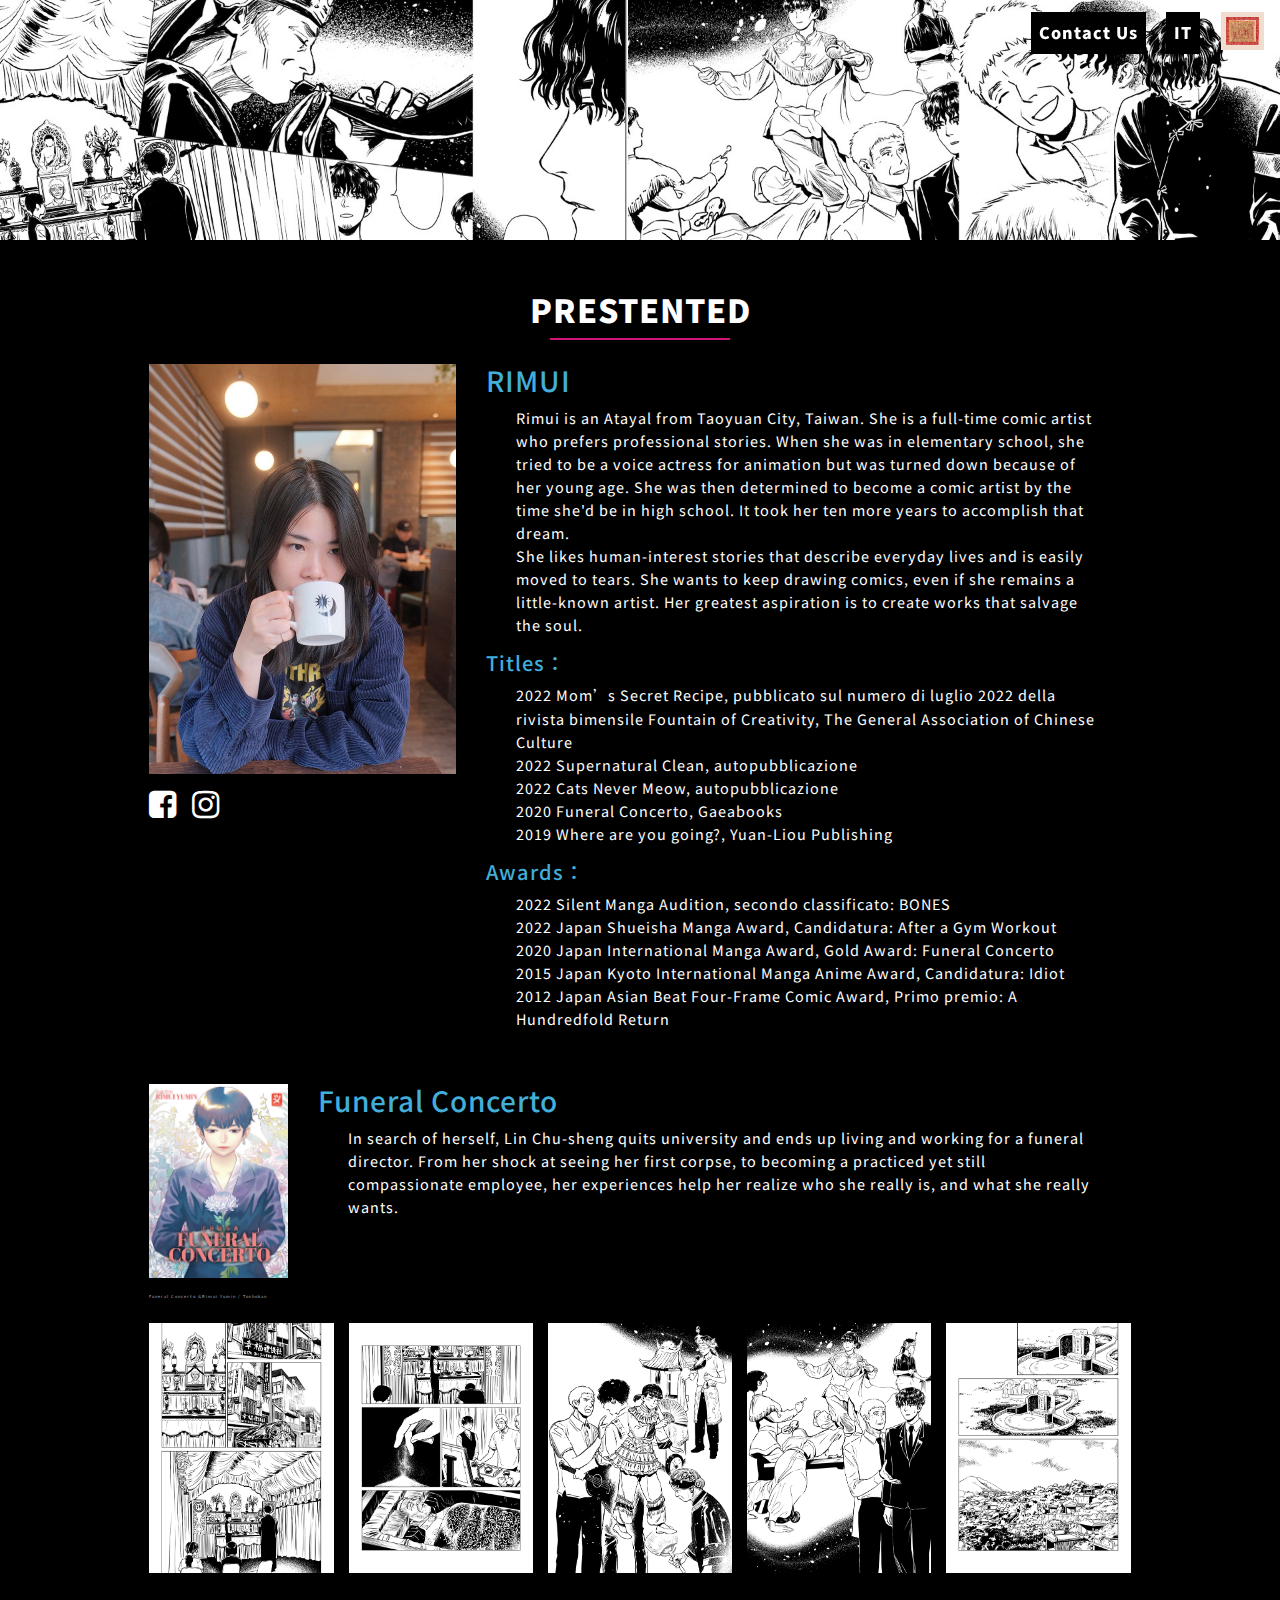
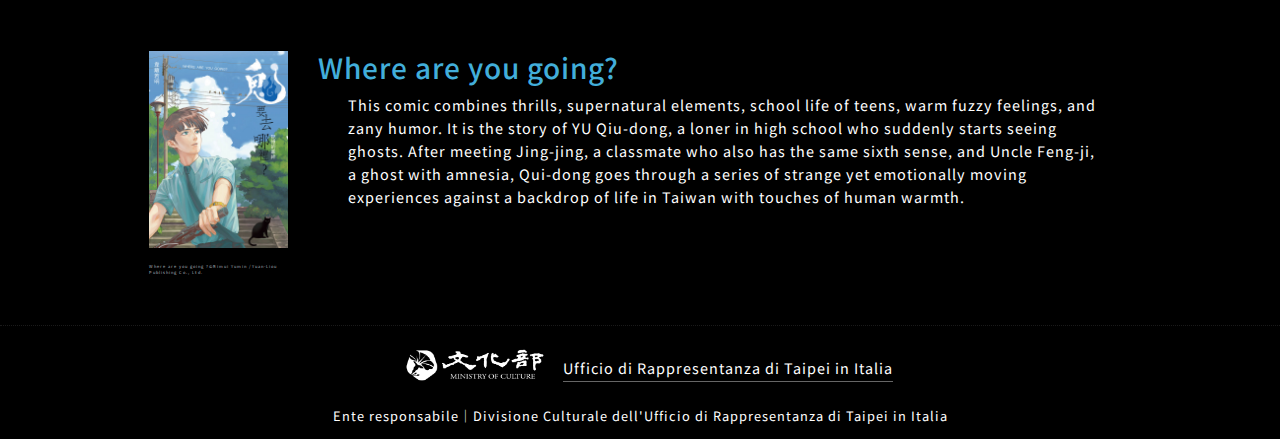
==== commit e6495e84: "1018530" ====
--- a/03_en.html
+++ b/03_en.html
@@ -74,7 +74,7 @@
         <div class="row justify-content-center main_bg col-xl-10 offset-xl-1 col-lg-12 col-md12">
 
           <div class="col-xl-4 col-lg-4 col-md-4 col-12">
-            <img src="./assets/img/03_wei.jpg" alt="RUMUI" style="width: 100%">
+            <img src="./assets/img/03_wei.jpg" alt="RIMUI" style="width: 100%">
             <div class="row justify-content-start">
               <a href="https://www.facebook.com/rimui.rimui" title="rimui.rimui" target="_blank"><i
                   class="fa fa-facebook-square" aria-hidden="true"></i></a>
@@ -85,7 +85,7 @@
           </div>
 
           <div class="col-xl-8 col-lg-8 col-md-8 col-12">
-            <h3>RUMUI</h3>
+            <h3>RIMUI</h3>
             <p>Rimui is an Atayal from Taoyuan City, Taiwan. She is a full-time comic artist who prefers professional stories. When she was in elementary school, she tried to be a voice actress for animation but was turned down because of her young age. She was then determined to become a comic artist by the time she'd be in high school. It took her ten more years to accomplish that dream.</p>
             <p>She likes human-interest stories that describe everyday lives and is easily moved to tears. She wants to keep drawing comics, even if she remains a little-known artist. Her greatest aspiration is to create works that salvage the soul.</p>
 
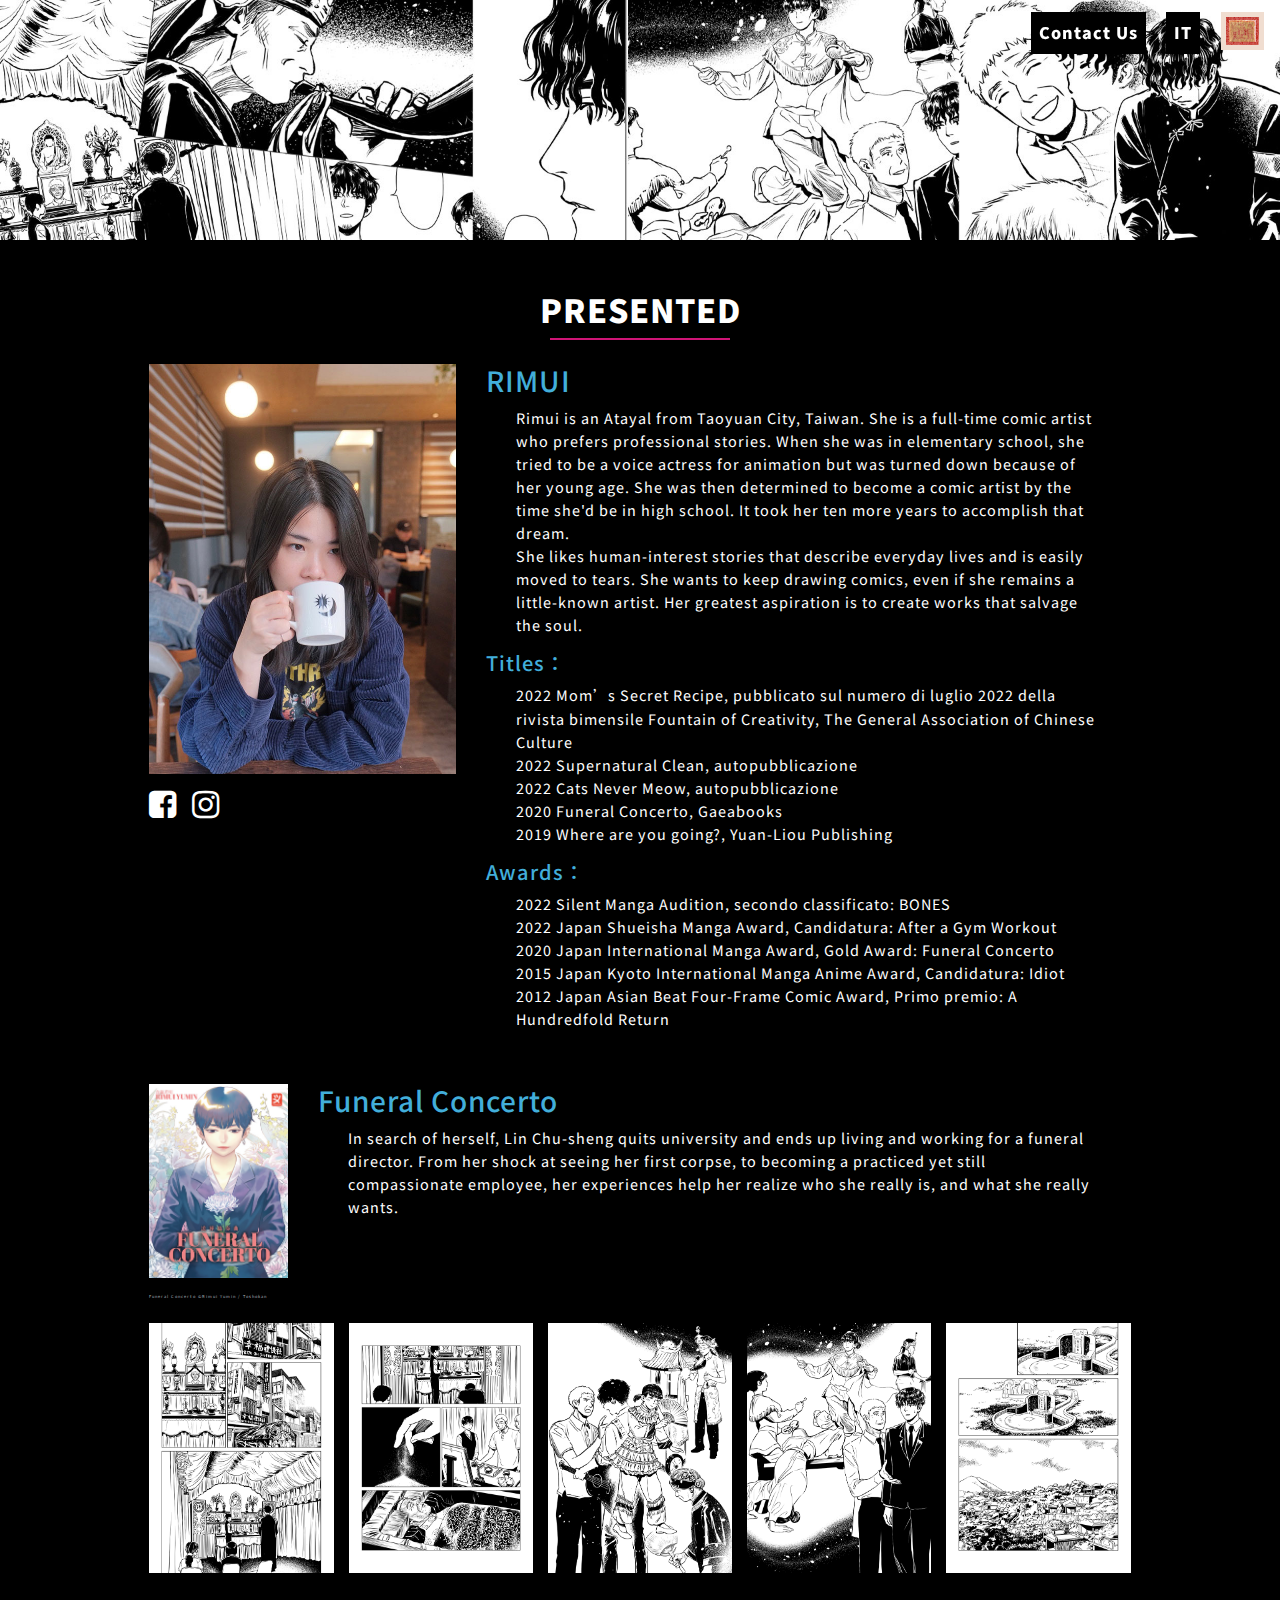
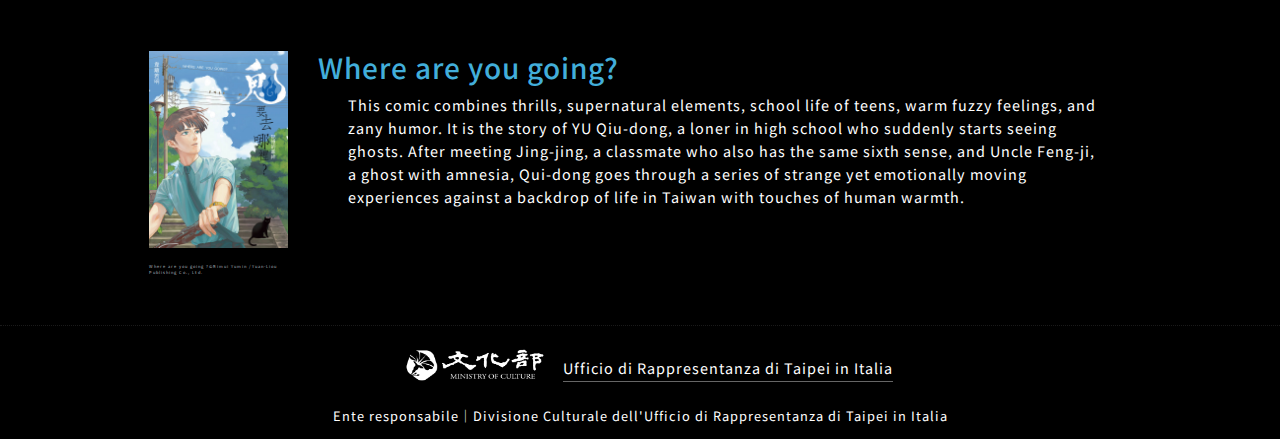
==== commit 261b1127: "1022final" ====
--- a/03_en.html
+++ b/03_en.html
@@ -44,10 +44,7 @@
           <a class="nav-link" href="en.html">HOME</a>
         </li>
         <li class="nav-item">
-          <a class="nav-link" href="en.html#A001">PRESTENTED</a>
-        </li>
-        <li class="nav-item">
-          <a class="nav-link" href="en.html##A001B">Invited Author</a>
+          <a class="nav-link" href="en.html#A001">PRESENTED</a>
         </li>
         <li class="nav-item">
           <a class="nav-link" href="en.html#A002">Fantastic Gods and Where to Find Them</a>
@@ -69,7 +66,7 @@
     <div class="container-fluid">
 
       <div class="autori_sec01">
-        <h2 class="title">PRESTENTED</h2>
+        <h2 class="title">PRESENTED</h2>
 
         <div class="row justify-content-center main_bg col-xl-10 offset-xl-1 col-lg-12 col-md12">
 
--- a/assets/css/style.css
+++ b/assets/css/style.css
@@ -199,7 +199,7 @@
 .Autori {
     height: 280px;
     width: auto;
-    margin: 0 30px;
+    /* margin: 0 30px; */
 }
 
 .owl-carousel {
@@ -342,9 +342,9 @@
     align-items: center;
 }
 
-@media screen and (max-width: 630px) {
-    .Autori {
-        margin: 0;
+@media screen and (max-width: 749px) {
+    .Autoribottom{
+        margin-bottom: 30px;
     }
 }
 
@@ -353,7 +353,7 @@
     .Autori {
         height: auto;
         width: 100%;
-        margin: 12px 0;
+        /* margin: 30px 0; */
     }
 
     .main_bg p {
